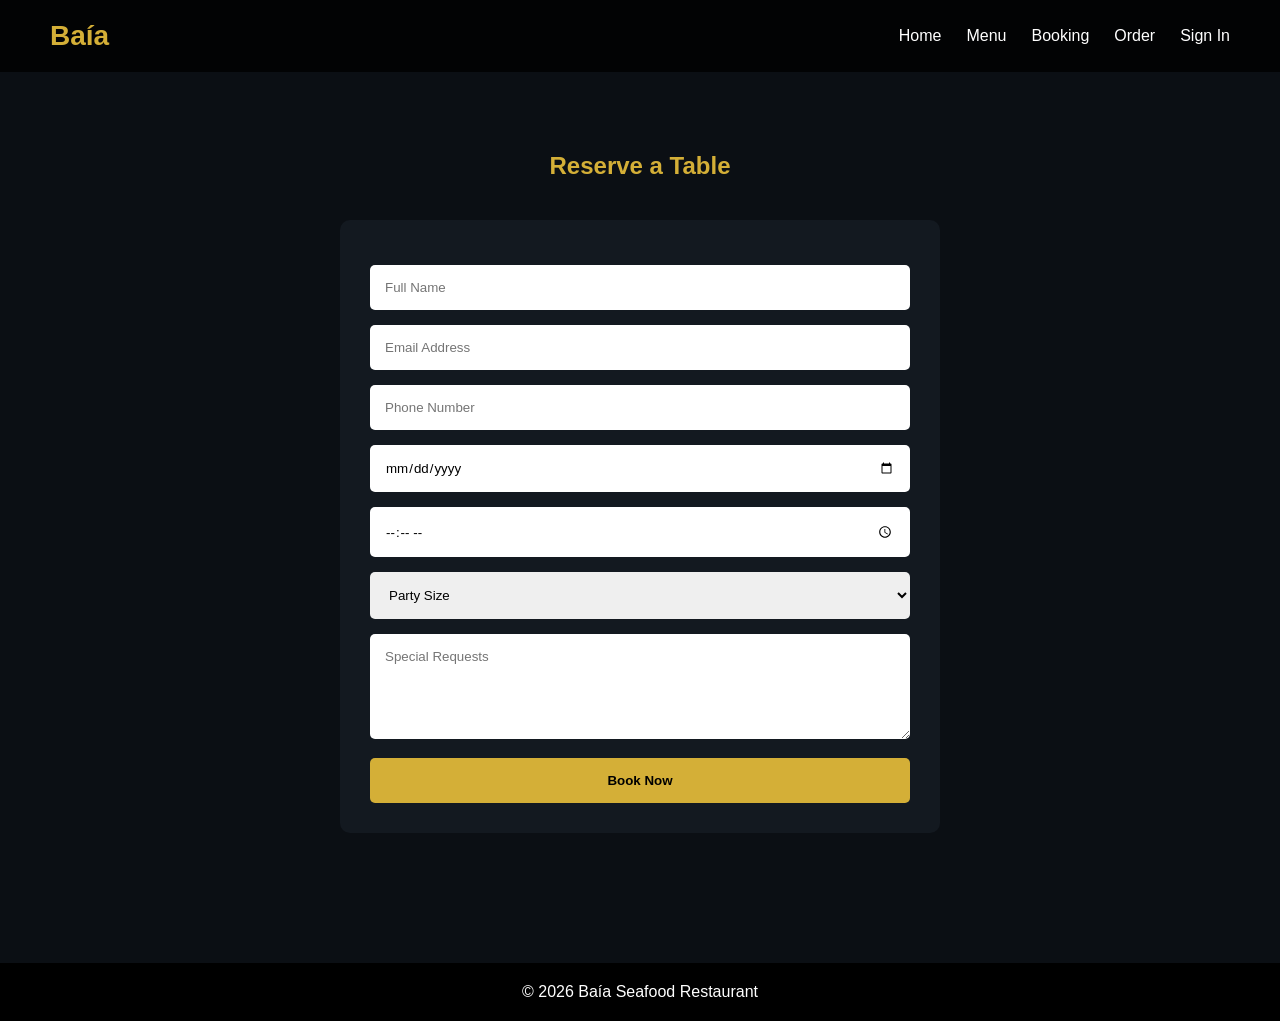
==== booking.html @ 28020013 "AWS Group Project" ====
<!DOCTYPE html>
<html lang="en">
<head>
  <meta charset="UTF-8"/>
  <meta name="viewport" content="width=device-width, initial-scale=1.0"/>
  <title>Booking - Baía</title>
  <link rel="stylesheet" href="css/style.css"/>
</head>
<body>

<header>
  <nav>
    <h1>Baía</h1>

    <ul>
      <li><a href="index.html">Home</a></li>
      <li><a href="menu.html">Menu</a></li>
      <li><a href="booking.html">Booking</a></li>
      <li><a href="order.html">Order</a></li>
      <li><a href="signin.html">Sign In</a></li>
    </ul>
  </nav>
</header>

<section class="section">

  <h2>Reserve a Table</h2>

  <form id="bookingForm">

    <input type="text" placeholder="Full Name" required>

    <input type="email" placeholder="Email Address" required>

    <input type="tel" placeholder="Phone Number" required>

    <input type="date" required>

    <input type="time" required>

    <select required>
      <option value="">Party Size</option>
      <option>2 Guests</option>
      <option>4 Guests</option>
      <option>6 Guests</option>
      <option>8 Guests</option>
    </select>

    <textarea rows="5" placeholder="Special Requests"></textarea>

    <button type="submit">Book Now</button>

  </form>

</section>

<footer>
  <p>© 2026 Baía Seafood Restaurant</p>
</footer>

<script src="js/booking.js"></script>

</body>
</html>
---- css/style.css ----
* {
  margin: 0;
  padding: 0;
  box-sizing: border-box;
  font-family: 'Segoe UI', sans-serif;
}

body {
  background-color: #0b0f14;
  color: white;
}

header {
  background: rgba(0,0,0,0.8);
  padding: 20px 50px;
  position: sticky;
  top: 0;
  z-index: 1000;
}

nav {
  display: flex;
  justify-content: space-between;
  align-items: center;
}

nav h1 {
  color: #d4af37;
  font-size: 28px;
}

nav ul {
  display: flex;
  list-style: none;
  gap: 25px;
}

nav a {
  text-decoration: none;
  color: white;
  transition: 0.3s;
}

nav a:hover {
  color: #d4af37;
}

.hero {
  height: 90vh;
  background: linear-gradient(rgba(0,0,0,0.5), rgba(0,0,0,0.7)),
              url('../images/hero.jpg') center/cover;
  display: flex;
  justify-content: center;
  align-items: center;
  text-align: center;
}

.hero-content h2 {
  font-size: 60px;
  margin-bottom: 20px;
}

.hero-content p {
  font-size: 20px;
  margin-bottom: 30px;
}

.btn {
  background: #d4af37;
  color: black;
  padding: 12px 30px;
  border: none;
  text-decoration: none;
  font-weight: bold;
  border-radius: 5px;
  transition: 0.3s;
}

.btn:hover {
  background: white;
}

.section {
  padding: 80px 50px;
}

.section h2 {
  text-align: center;
  margin-bottom: 40px;
  color: #d4af37;
}

.cards {
  display: grid;
  grid-template-columns: repeat(auto-fit, minmax(250px,1fr));
  gap: 30px;
}

.card {
  background: #131920;
  padding: 20px;
  border-radius: 10px;
}

.card img {
  width: 100%;
  border-radius: 10px;
}

.card h3 {
  margin-top: 15px;
  margin-bottom: 10px;
}

form {
  max-width: 600px;
  margin: auto;
  background: #131920;
  padding: 30px;
  border-radius: 10px;
}

form input,
form select,
form textarea,
form button {
  width: 100%;
  padding: 15px;
  margin-top: 15px;
  border: none;
  border-radius: 5px;
}

form button {
  background: #d4af37;
  font-weight: bold;
  cursor: pointer;
}

footer {
  background: black;
  text-align: center;
  padding: 20px;
  margin-top: 50px;
}
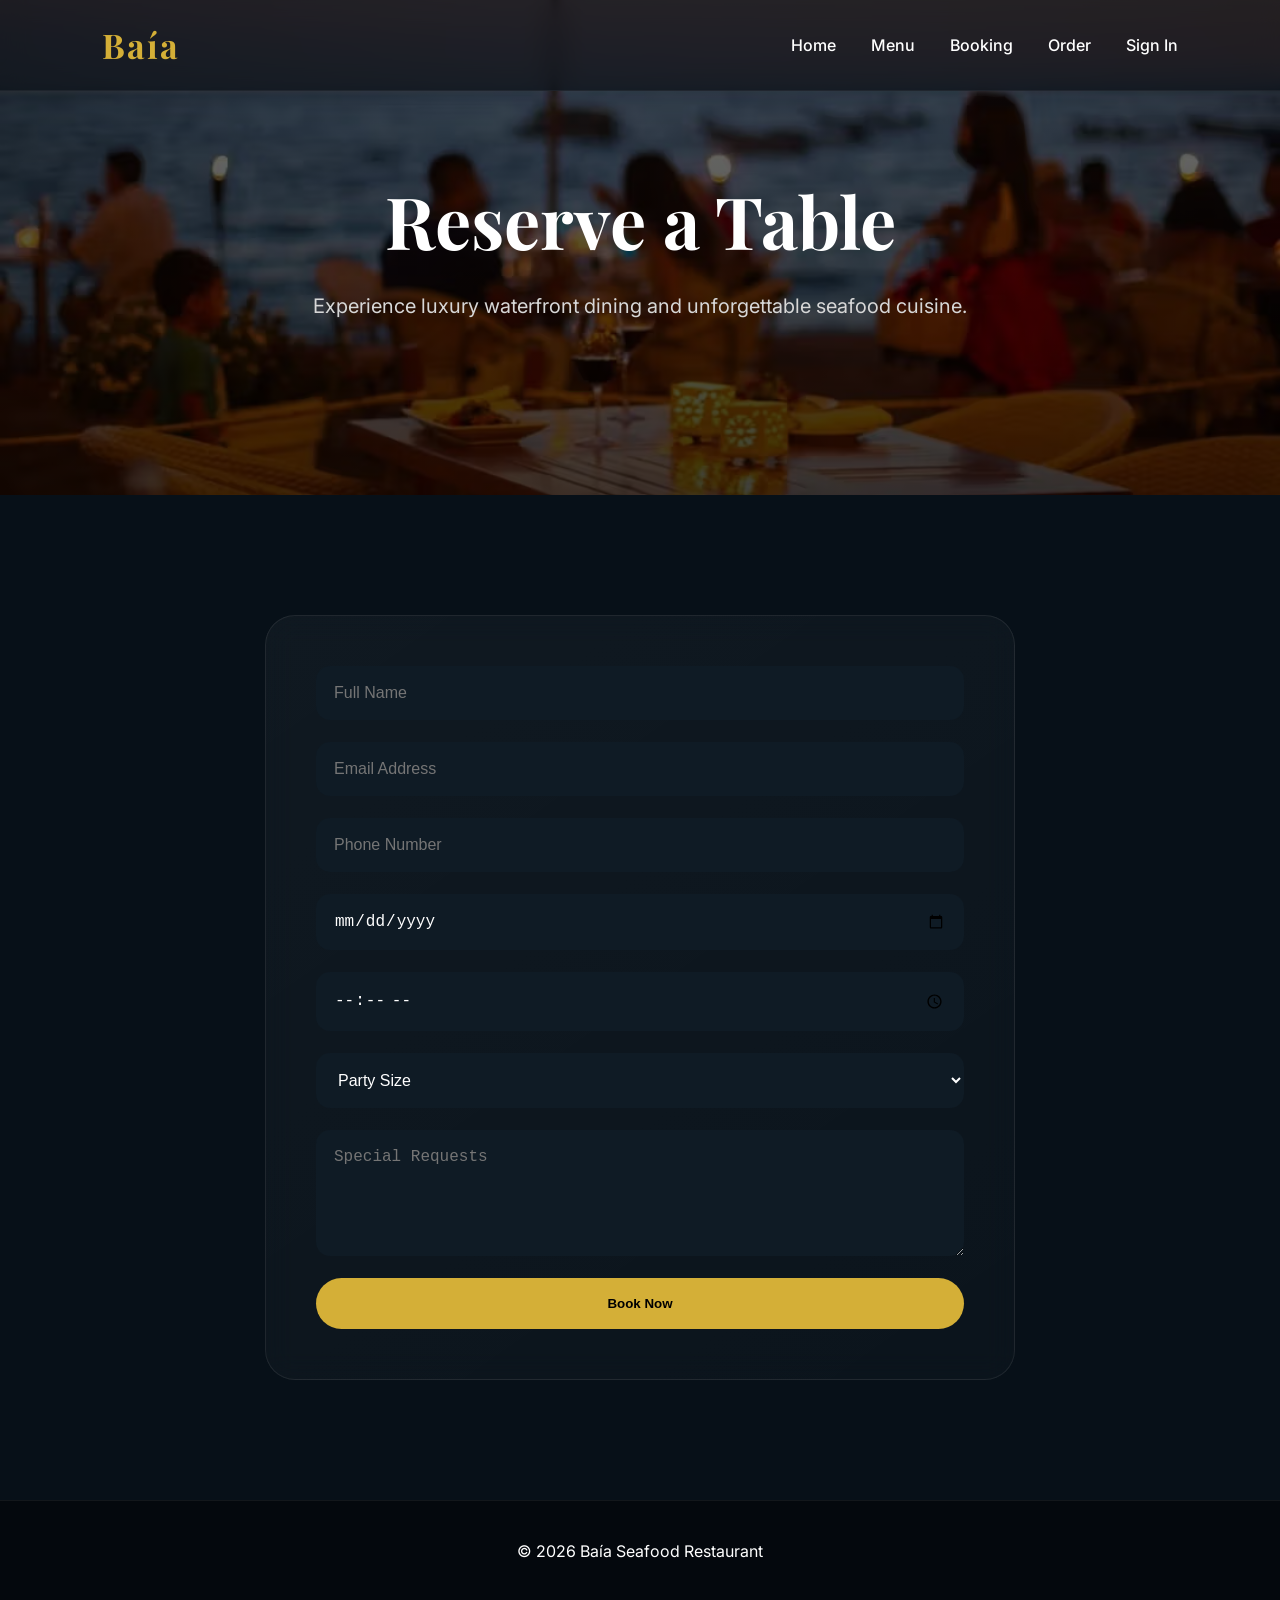
==== commit b705018b: "AWS Project 1.2" ====
--- a/booking.html
+++ b/booking.html
@@ -1,61 +1,141 @@
 <!DOCTYPE html>
 <html lang="en">
 <head>
+
   <meta charset="UTF-8"/>
-  <meta name="viewport" content="width=device-width, initial-scale=1.0"/>
+
+  <meta
+    name="viewport"
+    content="width=device-width, initial-scale=1.0"
+  />
+
   <title>Booking - Baía</title>
-  <link rel="stylesheet" href="css/style.css"/>
+
+  <link
+    rel="stylesheet"
+    href="css/style.css"
+  />
+
 </head>
+
 <body>
 
+
+<!-- NAVBAR -->
+
 <header>
+
   <nav>
+
     <h1>Baía</h1>
 
     <ul>
+
       <li><a href="index.html">Home</a></li>
+
       <li><a href="menu.html">Menu</a></li>
+
       <li><a href="booking.html">Booking</a></li>
+
       <li><a href="order.html">Order</a></li>
+
       <li><a href="signin.html">Sign In</a></li>
+
     </ul>
+
   </nav>
+
 </header>
 
-<section class="section">
 
-  <h2>Reserve a Table</h2>
+<!-- HERO -->
 
-  <form id="bookingForm">
+<section class="page-hero">
 
-    <input type="text" placeholder="Full Name" required>
+  <div class="page-overlay">
 
-    <input type="email" placeholder="Email Address" required>
+    <h1>Reserve a Table</h1>
 
-    <input type="tel" placeholder="Phone Number" required>
+    <p>
+      Experience luxury waterfront dining and unforgettable seafood cuisine.
+    </p>
 
-    <input type="date" required>
-
-    <input type="time" required>
-
-    <select required>
-      <option value="">Party Size</option>
-      <option>2 Guests</option>
-      <option>4 Guests</option>
-      <option>6 Guests</option>
-      <option>8 Guests</option>
-    </select>
-
-    <textarea rows="5" placeholder="Special Requests"></textarea>
-
-    <button type="submit">Book Now</button>
-
-  </form>
+  </div>
 
 </section>
 
+
+<!-- FORM -->
+
+<section class="form-section">
+
+  <div class="form-container">
+
+    <form id="bookingForm">
+
+      <input
+        type="text"
+        placeholder="Full Name"
+        required
+      >
+
+      <input
+        type="email"
+        placeholder="Email Address"
+        required
+      >
+
+      <input
+        type="tel"
+        placeholder="Phone Number"
+        required
+      >
+
+      <input
+        type="date"
+        required
+      >
+
+      <input
+        type="time"
+        required
+      >
+
+      <select required>
+
+        <option value="">
+          Party Size
+        </option>
+
+        <option>2 Guests</option>
+        <option>4 Guests</option>
+        <option>6 Guests</option>
+        <option>8 Guests</option>
+
+      </select>
+
+      <textarea
+        rows="5"
+        placeholder="Special Requests"
+      ></textarea>
+
+      <button type="submit">
+        Book Now
+      </button>
+
+    </form>
+
+  </div>
+
+</section>
+
+
 <footer>
-  <p>© 2026 Baía Seafood Restaurant</p>
+
+  <p>
+    © 2026 Baía Seafood Restaurant
+  </p>
+
 </footer>
 
 <script src="js/booking.js"></script>
--- a/css/style.css
+++ b/css/style.css
@@ -1,145 +1,937 @@
-* {
-  margin: 0;
-  padding: 0;
-  box-sizing: border-box;
-  font-family: 'Segoe UI', sans-serif;
-}
-
-body {
-  background-color: #0b0f14;
-  color: white;
-}
-
-header {
-  background: rgba(0,0,0,0.8);
-  padding: 20px 50px;
-  position: sticky;
-  top: 0;
-  z-index: 1000;
-}
-
-nav {
-  display: flex;
-  justify-content: space-between;
-  align-items: center;
-}
-
-nav h1 {
-  color: #d4af37;
-  font-size: 28px;
-}
-
-nav ul {
-  display: flex;
-  list-style: none;
-  gap: 25px;
-}
-
-nav a {
-  text-decoration: none;
-  color: white;
-  transition: 0.3s;
-}
-
-nav a:hover {
-  color: #d4af37;
-}
-
-.hero {
-  height: 90vh;
-  background: linear-gradient(rgba(0,0,0,0.5), rgba(0,0,0,0.7)),
-              url('../images/hero.jpg') center/cover;
-  display: flex;
-  justify-content: center;
-  align-items: center;
-  text-align: center;
-}
-
-.hero-content h2 {
-  font-size: 60px;
-  margin-bottom: 20px;
-}
-
-.hero-content p {
-  font-size: 20px;
-  margin-bottom: 30px;
-}
-
-.btn {
-  background: #d4af37;
-  color: black;
-  padding: 12px 30px;
-  border: none;
-  text-decoration: none;
-  font-weight: bold;
-  border-radius: 5px;
-  transition: 0.3s;
-}
-
-.btn:hover {
-  background: white;
-}
-
-.section {
-  padding: 80px 50px;
-}
-
-.section h2 {
-  text-align: center;
-  margin-bottom: 40px;
-  color: #d4af37;
-}
-
-.cards {
-  display: grid;
-  grid-template-columns: repeat(auto-fit, minmax(250px,1fr));
-  gap: 30px;
-}
-
-.card {
-  background: #131920;
-  padding: 20px;
-  border-radius: 10px;
-}
-
-.card img {
-  width: 100%;
-  border-radius: 10px;
-}
-
-.card h3 {
-  margin-top: 15px;
-  margin-bottom: 10px;
-}
-
-form {
-  max-width: 600px;
-  margin: auto;
-  background: #131920;
-  padding: 30px;
-  border-radius: 10px;
-}
+@import url('https://fonts.googleapis.com/css2?family=Playfair+Display:wght@500;700&family=Inter:wght@300;400;500;600&display=swap');
+
+*{
+  margin:0;
+  padding:0;
+  box-sizing:border-box;
+}
+
+html{
+  scroll-behavior:smooth;
+}
+
+body{
+  background:#071018;
+  color:white;
+  font-family:'Inter',sans-serif;
+  overflow-x:hidden;
+}
+
+
+/* =========================
+   NAVBAR
+========================= */
+
+header{
+
+  position:fixed;
+
+  width:100%;
+
+  top:0;
+
+  z-index:1000;
+
+  background:
+    rgba(7,16,24,0.72);
+
+  backdrop-filter:blur(12px);
+
+  border-bottom:
+    1px solid rgba(255,255,255,0.05);
+}
+
+
+nav{
+
+  display:flex;
+
+  justify-content:space-between;
+
+  align-items:center;
+
+  padding:22px 8%;
+}
+
+
+nav h1{
+
+  font-family:'Playfair Display',serif;
+
+  font-size:34px;
+
+  color:#d4af37;
+
+  letter-spacing:2px;
+}
+
+
+nav ul{
+
+  display:flex;
+
+  gap:35px;
+
+  list-style:none;
+}
+
+
+nav a{
+
+  text-decoration:none;
+
+  color:white;
+
+  font-weight:500;
+
+  position:relative;
+
+  transition:0.3s;
+}
+
+
+nav a::after{
+
+  content:'';
+
+  position:absolute;
+
+  left:0;
+
+  bottom:-7px;
+
+  width:0%;
+
+  height:2px;
+
+  background:#d4af37;
+
+  transition:0.4s;
+}
+
+
+nav a:hover::after{
+
+  width:100%;
+}
+
+
+nav a:hover{
+
+  color:#d4af37;
+}
+
+
+
+/* =========================
+   HERO SECTION
+========================= */
+
+.hero{
+
+  position:relative;
+
+  height:100vh;
+
+  background:
+    linear-gradient(
+      rgba(0,0,0,0.45),
+      rgba(0,0,0,0.72)
+    ),
+    url('../images/hero.jpg');
+
+  background-size:cover;
+
+  background-position:center;
+
+  display:flex;
+
+  justify-content:center;
+
+  align-items:center;
+
+  text-align:center;
+
+  padding:0 20px;
+}
+
+
+.hero::after{
+
+  content:'';
+
+  position:absolute;
+
+  left:0;
+
+  bottom:0;
+
+  width:100%;
+
+  height:220px;
+
+  background:
+    linear-gradient(
+      to bottom,
+      rgba(7,16,24,0),
+      #071018
+    );
+}
+
+
+.hero-content{
+
+  position:relative;
+
+  z-index:5;
+
+  max-width:950px;
+
+  animation:fadeUp 1.5s ease;
+}
+
+
+.hero-content h2{
+
+  font-size:92px;
+
+  line-height:1;
+
+  margin-bottom:25px;
+
+  font-family:'Playfair Display',serif;
+}
+
+
+.hero-content p{
+
+  font-size:24px;
+
+  line-height:1.8;
+
+  color:#d8d8d8;
+
+  margin-bottom:45px;
+}
+
+
+
+/* =========================
+   BUTTON
+========================= */
+
+.btn{
+
+  display:inline-block;
+
+  background:#d4af37;
+
+  color:black;
+
+  padding:18px 42px;
+
+  border-radius:50px;
+
+  text-decoration:none;
+
+  font-weight:700;
+
+  transition:0.4s;
+
+  box-shadow:
+    0 15px 35px rgba(212,175,55,0.25);
+}
+
+
+.btn:hover{
+
+  transform:
+    translateY(-5px);
+
+  background:white;
+
+  box-shadow:
+    0 20px 40px rgba(255,255,255,0.18);
+}
+
+
+
+/* =========================
+   LUXURY ABOUT SECTION
+========================= */
+
+.luxury-about{
+
+  position:relative;
+
+  min-height:120vh;
+
+  display:flex;
+
+  justify-content:center;
+
+  align-items:center;
+
+  padding:180px 8% 140px;
+
+  overflow:hidden;
+
+  margin-top:-120px;
+
+  z-index:5;
+}
+
+
+
+/* BACKGROUND */
+
+.about-bg{
+
+  position:absolute;
+
+  inset:0;
+
+  z-index:1;
+}
+
+
+.about-bg img{
+
+  width:100%;
+
+  height:100%;
+
+  object-fit:cover;
+
+  transform:scale(1.05);
+
+  filter:
+    brightness(0.22)
+    saturate(1.1);
+}
+
+
+
+/* OVERLAY */
+
+.luxury-about::before{
+
+  content:'';
+
+  position:absolute;
+
+  inset:0;
+
+  background:
+
+    linear-gradient(
+      to bottom,
+      #071018 0%,
+      rgba(7,16,24,0.35) 18%,
+      rgba(0,0,0,0.72) 45%,
+      #071018 100%
+    );
+
+  z-index:2;
+}
+
+
+
+/* GLASS CARD */
+
+.about-glass{
+
+  position:relative;
+
+  z-index:3;
+
+  max-width:900px;
+
+  padding:80px;
+
+  border-radius:40px;
+
+  background:
+    linear-gradient(
+      145deg,
+      rgba(10,18,28,0.78),
+      rgba(10,18,28,0.58)
+    );
+
+  backdrop-filter:blur(22px);
+
+  border:
+    1px solid rgba(255,255,255,0.06);
+
+  box-shadow:
+    0 40px 120px rgba(0,0,0,0.6);
+
+  animation:fadeUp 1.4s ease;
+}
+
+
+
+/* TAG */
+
+.about-tag{
+
+  color:#d4af37;
+
+  letter-spacing:4px;
+
+  font-size:13px;
+
+  font-weight:700;
+}
+
+
+
+/* TITLE */
+
+.about-glass h2{
+
+  font-size:68px;
+
+  line-height:1.05;
+
+  margin-top:20px;
+
+  margin-bottom:30px;
+
+  font-family:'Playfair Display',serif;
+
+  max-width:700px;
+}
+
+
+
+/* GOLD LINE */
+
+.gold-line{
+
+  width:120px;
+
+  height:4px;
+
+  background:#d4af37;
+
+  border-radius:20px;
+
+  margin-bottom:35px;
+}
+
+
+
+/* TEXT */
+
+.about-glass p{
+
+  color:#d6d6d6;
+
+  line-height:2;
+
+  font-size:18px;
+
+  margin-bottom:25px;
+}
+
+
+
+/* STATS */
+
+.luxury-stats{
+
+  display:flex;
+
+  gap:25px;
+
+  flex-wrap:wrap;
+
+  margin-top:50px;
+
+  margin-bottom:50px;
+}
+
+
+.luxury-stat{
+
+  min-width:180px;
+
+  padding:28px;
+
+  border-radius:22px;
+
+  background:
+    rgba(255,255,255,0.04);
+
+  border:
+    1px solid rgba(255,255,255,0.06);
+
+  transition:0.4s;
+}
+
+
+.luxury-stat:hover{
+
+  transform:
+    translateY(-8px);
+
+  background:
+    rgba(255,255,255,0.07);
+}
+
+
+.luxury-stat h3{
+
+  color:#d4af37;
+
+  font-size:42px;
+
+  margin-bottom:10px;
+}
+
+
+.luxury-stat span{
+
+  color:#d6d6d6;
+
+  font-size:15px;
+}
+
+
+
+/* =========================
+   GENERAL SECTION
+========================= */
+
+.section{
+
+  padding:140px 8%;
+}
+
+
+.section h2{
+
+  text-align:center;
+
+  font-size:56px;
+
+  margin-bottom:80px;
+
+  color:#d4af37;
+
+  font-family:'Playfair Display',serif;
+}
+
+
+
+/* =========================
+   CARDS
+========================= */
+
+.cards{
+
+  display:grid;
+
+  grid-template-columns:
+    repeat(auto-fit,minmax(280px,1fr));
+
+  gap:35px;
+}
+
+
+.card{
+
+  background:
+    linear-gradient(
+      145deg,
+      rgba(255,255,255,0.04),
+      rgba(255,255,255,0.02)
+    );
+
+  border:
+    1px solid rgba(255,255,255,0.08);
+
+  border-radius:28px;
+
+  overflow:hidden;
+
+  transition:0.5s;
+
+  backdrop-filter:blur(10px);
+}
+
+
+.card:hover{
+
+  transform:
+    translateY(-12px)
+    scale(1.02);
+
+  box-shadow:
+    0 25px 50px rgba(0,0,0,0.4);
+}
+
+
+.card img{
+
+  width:100%;
+
+  height:260px;
+
+  object-fit:cover;
+}
+
+
+.card-content{
+
+  padding:28px;
+}
+
+
+.card h3{
+
+  font-size:30px;
+
+  margin-bottom:14px;
+
+  font-family:'Playfair Display',serif;
+}
+
+
+.card p{
+
+  color:#cfcfcf;
+
+  line-height:1.9;
+}
+
+
+
+/* =========================
+   FOOTER
+========================= */
+
+footer{
+
+  background:#04080d;
+
+  text-align:center;
+
+  padding:40px;
+
+  border-top:
+    1px solid rgba(255,255,255,0.06);
+}
+
+
+
+/* =========================
+   ANIMATION
+========================= */
+
+@keyframes fadeUp{
+
+  from{
+
+    opacity:0;
+
+    transform:translateY(40px);
+  }
+
+  to{
+
+    opacity:1;
+
+    transform:translateY(0);
+  }
+
+}
+
+
+
+/* =========================
+   MOBILE
+========================= */
+
+@media(max-width:900px){
+
+  nav{
+
+    flex-direction:column;
+
+    gap:20px;
+  }
+
+
+  nav ul{
+
+    flex-wrap:wrap;
+
+    justify-content:center;
+  }
+
+
+  .hero-content h2{
+
+    font-size:56px;
+  }
+
+
+  .hero-content p{
+
+    font-size:18px;
+  }
+
+
+  .about-glass{
+
+    padding:45px;
+  }
+
+
+  .about-glass h2{
+
+    font-size:46px;
+  }
+
+
+  .luxury-stats{
+
+    flex-direction:column;
+  }
+
+
+  .luxury-stat{
+
+    width:100%;
+  }
+
+
+  .section h2{
+
+    font-size:42px;
+  }
+
+}/* =========================
+   PAGE HERO
+========================= */
+
+.page-hero{
+
+  height:55vh;
+
+  background:
+    linear-gradient(
+      rgba(0,0,0,0.55),
+      rgba(0,0,0,0.75)
+    ),
+    url('../images/hero.jpg');
+
+  background-size:cover;
+
+  background-position:center;
+
+  display:flex;
+
+  justify-content:center;
+
+  align-items:center;
+
+  text-align:center;
+
+  padding:20px;
+}
+
+
+.page-overlay h1{
+
+  font-size:72px;
+
+  font-family:'Playfair Display',serif;
+
+  margin-bottom:20px;
+}
+
+
+.page-overlay p{
+
+  color:#d7d7d7;
+
+  font-size:20px;
+
+  line-height:1.8;
+
+  max-width:700px;
+}
+
+
+
+/* =========================
+   FORM SECTION
+========================= */
+
+.form-section{
+
+  padding:120px 8%;
+
+  display:flex;
+
+  justify-content:center;
+}
+
+
+.form-container{
+
+  width:100%;
+
+  max-width:750px;
+}
+
+
+
+/* =========================
+   FORMS
+========================= */
+
+form{
+
+  width:100%;
+
+  display:flex;
+
+  flex-direction:column;
+
+  gap:22px;
+
+  padding:50px;
+
+  border-radius:30px;
+
+  background:
+    linear-gradient(
+      145deg,
+      rgba(255,255,255,0.04),
+      rgba(255,255,255,0.02)
+    );
+
+  border:
+    1px solid rgba(255,255,255,0.08);
+
+  backdrop-filter:blur(14px);
+}
+
 
 form input,
 form select,
-form textarea,
-form button {
-  width: 100%;
-  padding: 15px;
-  margin-top: 15px;
-  border: none;
-  border-radius: 5px;
-}
-
-form button {
-  background: #d4af37;
-  font-weight: bold;
-  cursor: pointer;
-}
-
-footer {
-  background: black;
-  text-align: center;
-  padding: 20px;
-  margin-top: 50px;
+form textarea{
+
+  width:100%;
+
+  padding:18px;
+
+  border:none;
+
+  border-radius:14px;
+
+  background:#0f1b25;
+
+  color:white;
+
+  font-size:16px;
+}
+
+
+form button{
+
+  width:100%;
+
+  padding:18px;
+
+  border:none;
+
+  border-radius:50px;
+
+  background:#d4af37;
+
+  color:black;
+
+  font-weight:700;
+
+  cursor:pointer;
+
+  transition:0.4s;
+}
+
+
+form button:hover{
+
+  transform:translateY(-4px);
+
+  background:white;
+}
+
+
+
+/* =========================
+   SIGNIN SECTION
+========================= */
+
+.signin-section{
+
+  display:grid;
+
+  grid-template-columns:
+    repeat(auto-fit,minmax(320px,1fr));
+
+  gap:40px;
+
+  padding:120px 8%;
+}
+
+
+.signin-card{
+
+  padding:40px;
+
+  border-radius:30px;
+
+  background:
+    linear-gradient(
+      145deg,
+      rgba(255,255,255,0.04),
+      rgba(255,255,255,0.02)
+    );
+
+  border:
+    1px solid rgba(255,255,255,0.08);
+
+  backdrop-filter:blur(14px);
+}
+
+
+.signin-card h2{
+
+  font-size:38px;
+
+  margin-bottom:30px;
+
+  color:#d4af37;
+
+  font-family:'Playfair Display',serif;
+}
+
+
+
+/* =========================
+   MOBILE
+========================= */
+
+@media(max-width:900px){
+
+  .page-overlay h1{
+
+    font-size:48px;
+  }
+
 }
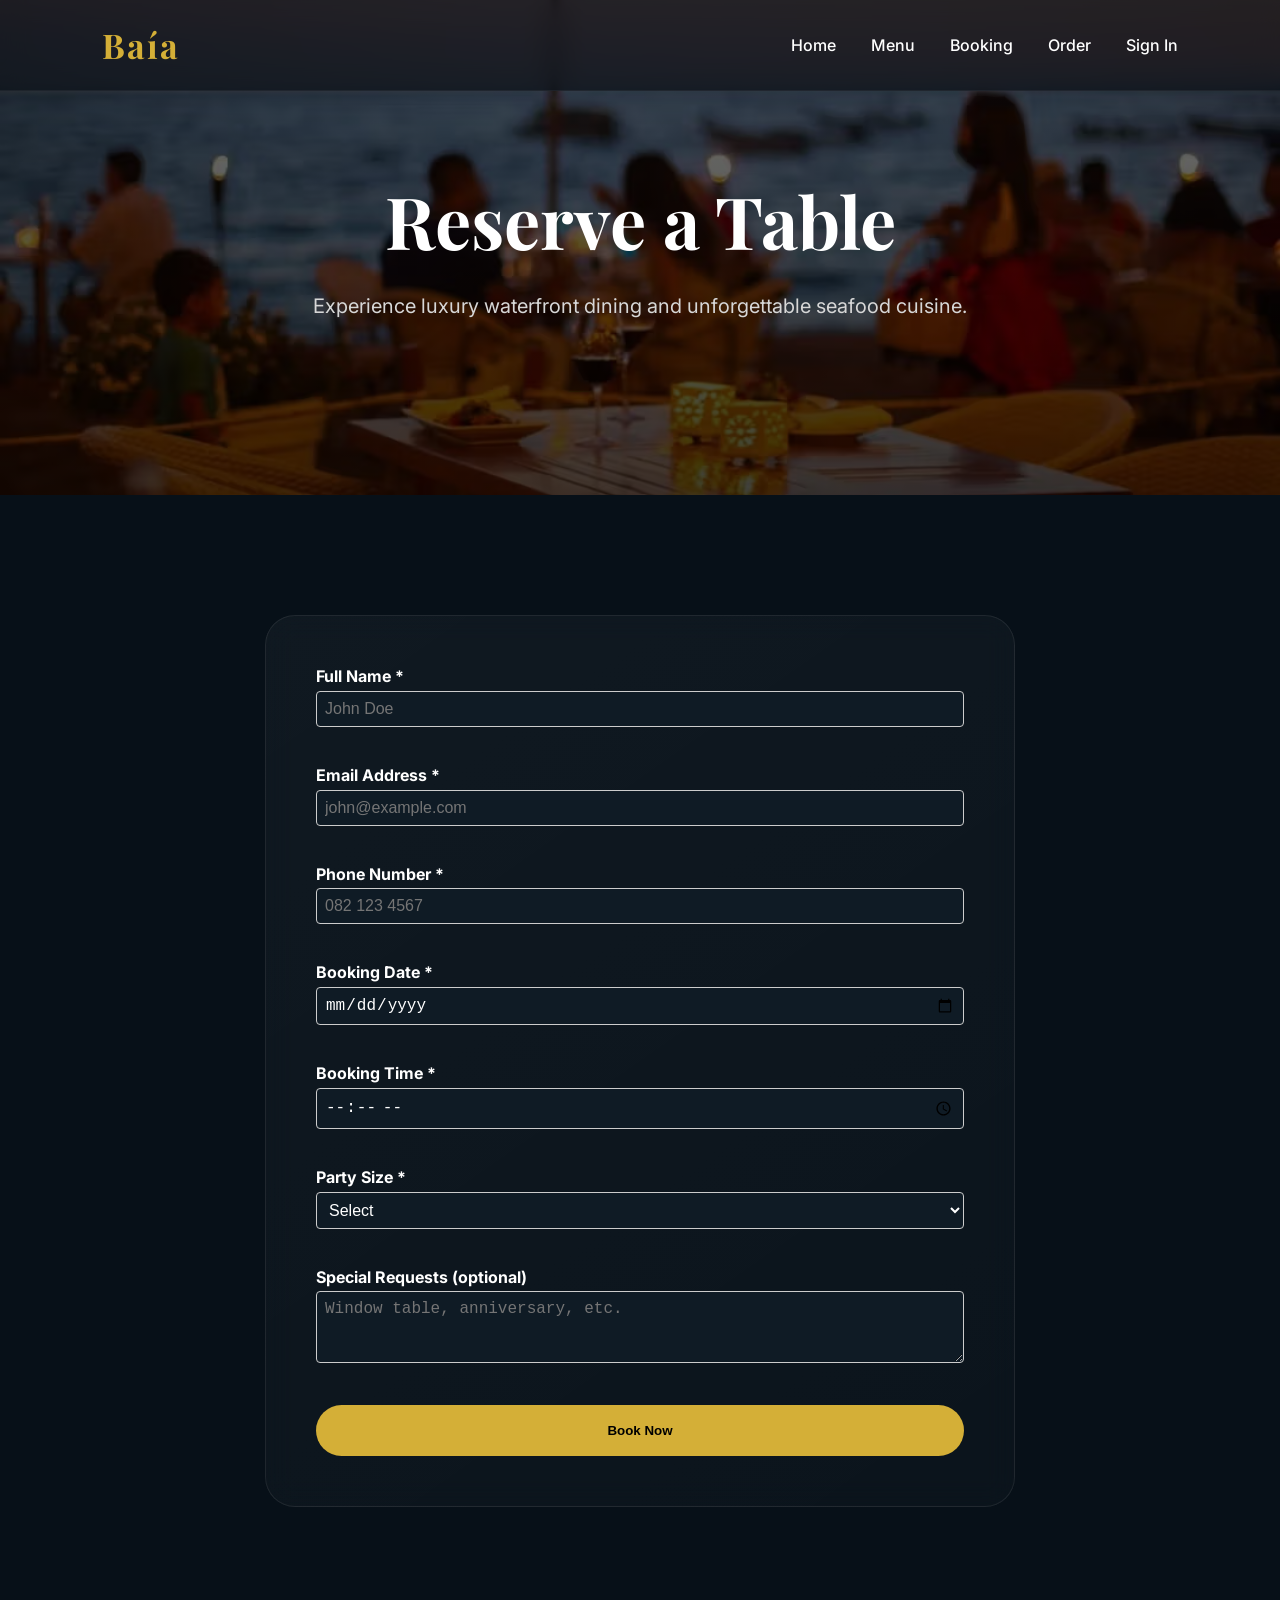
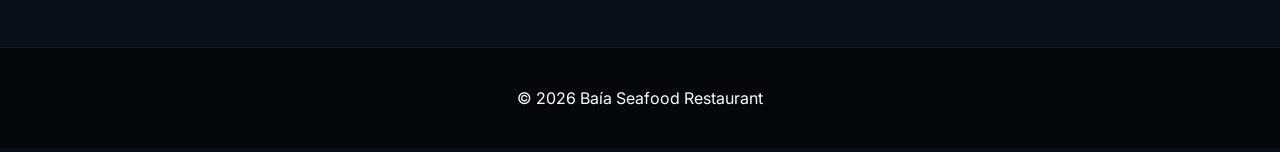
==== commit 6870878a: "Complete full-stack implementation for Baía Seafood Restaurant Frontend Changes: - Added proper name" ====
--- a/booking.html
+++ b/booking.html
@@ -1,144 +1,96 @@
 <!DOCTYPE html>
 <html lang="en">
 <head>
-
-  <meta charset="UTF-8"/>
-
-  <meta
-    name="viewport"
-    content="width=device-width, initial-scale=1.0"
-  />
-
-  <title>Booking - Baía</title>
-
-  <link
-    rel="stylesheet"
-    href="css/style.css"
-  />
-
+  <meta charset="UTF-8">
+  <meta name="viewport" content="width=device-width, initial-scale=1.0">
+  <title>Booking - Baía Seafood</title>
+  <link rel="stylesheet" href="css/style.css">
+  <style>
+    .form-group { margin-bottom: 1rem; }
+    .form-group label { display: block; font-weight: bold; margin-bottom: 0.3rem; }
+    .form-group input, .form-group select, .form-group textarea { width: 100%; padding: 8px; border: 1px solid #ccc; border-radius: 4px; }
+    button { background: #2c5f2d; color: white; padding: 10px 20px; border: none; border-radius: 4px; cursor: pointer; }
+    button:hover { background: #1f4520; }
+    #bookingMessage { margin-top: 20px; }
+  </style>
 </head>
-
 <body>
 
-
-<!-- NAVBAR -->
-
 <header>
-
   <nav>
-
     <h1>Baía</h1>
-
     <ul>
-
       <li><a href="index.html">Home</a></li>
-
       <li><a href="menu.html">Menu</a></li>
-
       <li><a href="booking.html">Booking</a></li>
-
       <li><a href="order.html">Order</a></li>
-
       <li><a href="signin.html">Sign In</a></li>
-
     </ul>
-
   </nav>
-
 </header>
 
-
-<!-- HERO -->
-
 <section class="page-hero">
-
   <div class="page-overlay">
-
     <h1>Reserve a Table</h1>
-
-    <p>
-      Experience luxury waterfront dining and unforgettable seafood cuisine.
-    </p>
-
+    <p>Experience luxury waterfront dining and unforgettable seafood cuisine.</p>
   </div>
-
 </section>
 
+<section class="form-section">
+  <div class="form-container">
+    <form id="bookingForm">
+      <div class="form-group">
+        <label>Full Name *</label>
+        <input type="text" name="fullName" id="fullName" placeholder="John Doe" required>
+      </div>
 
-<!-- FORM -->
+      <div class="form-group">
+        <label>Email Address *</label>
+        <input type="email" name="email" id="email" placeholder="john@example.com" required>
+      </div>
 
-<section class="form-section">
+      <div class="form-group">
+        <label>Phone Number *</label>
+        <input type="tel" name="phone" id="phone" placeholder="082 123 4567" required>
+      </div>
 
-  <div class="form-container">
+      <div class="form-group">
+        <label>Booking Date *</label>
+        <input type="date" name="bookingDate" id="bookingDate" required>
+      </div>
 
-    <form id="bookingForm">
+      <div class="form-group">
+        <label>Booking Time *</label>
+        <input type="time" name="bookingTime" id="bookingTime" required>
+      </div>
 
-      <input
-        type="text"
-        placeholder="Full Name"
-        required
-      >
+      <div class="form-group">
+        <label>Party Size *</label>
+        <select name="partySize" id="partySize" required>
+          <option value="">Select</option>
+          <option value="2">2 Guests</option>
+          <option value="4">4 Guests</option>
+          <option value="6">6 Guests</option>
+          <option value="8">8 Guests</option>
+        </select>
+      </div>
 
-      <input
-        type="email"
-        placeholder="Email Address"
-        required
-      >
+      <div class="form-group">
+        <label>Special Requests (optional)</label>
+        <textarea name="specialRequests" id="specialRequests" rows="3" placeholder="Window table, anniversary, etc."></textarea>
+      </div>
 
-      <input
-        type="tel"
-        placeholder="Phone Number"
-        required
-      >
-
-      <input
-        type="date"
-        required
-      >
-
-      <input
-        type="time"
-        required
-      >
-
-      <select required>
-
-        <option value="">
-          Party Size
-        </option>
-
-        <option>2 Guests</option>
-        <option>4 Guests</option>
-        <option>6 Guests</option>
-        <option>8 Guests</option>
-
-      </select>
-
-      <textarea
-        rows="5"
-        placeholder="Special Requests"
-      ></textarea>
-
-      <button type="submit">
-        Book Now
-      </button>
-
+      <button type="submit">Book Now</button>
     </form>
 
+    <div id="bookingMessage"></div>
   </div>
-
 </section>
 
-
 <footer>
-
-  <p>
-    © 2026 Baía Seafood Restaurant
-  </p>
-
+  <p>© 2026 Baía Seafood Restaurant</p>
 </footer>
 
-<script src="js/booking.js"></script>
-
+<script src="js/api.js"></script>
 </body>
 </html>
--- a/css/style.css
+++ b/css/style.css
@@ -934,4 +934,6 @@
     font-size:48px;
   }
 
-}+}
+
+
